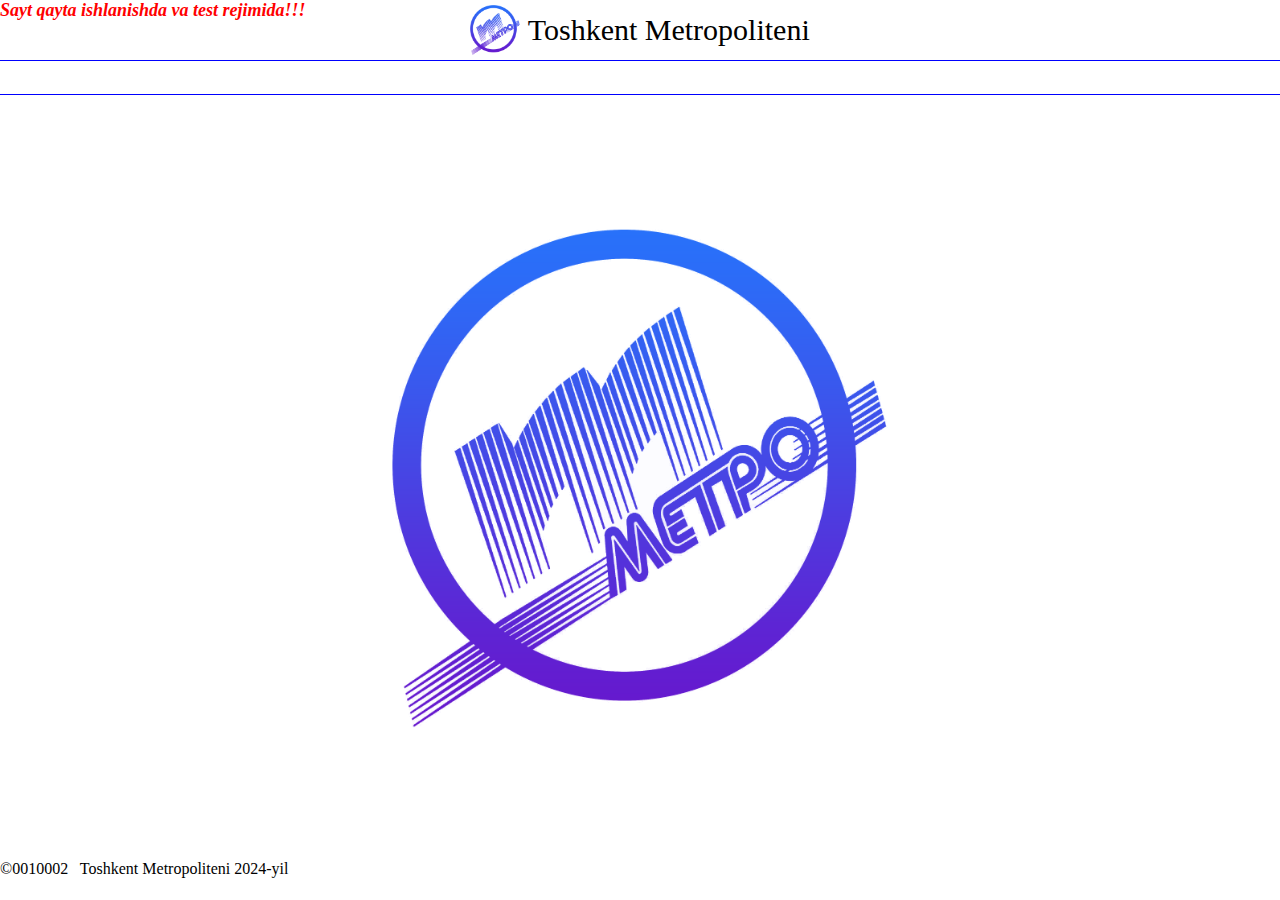
==== index.html @ debe4406 "Toshmet web app" ====
<!DOCTYPE html>
<html lang="en">
<head>
    <meta charset="UTF-8">
    <meta http-equiv="X-UA-Compatible" content="IE=edge">
    <meta name="viewport" content="width=device-width, initial-scale=1.0">
    <link rel="stylesheet" href="./CSS/style.css">
    <link rel="stylesheet" href="https://cdnjs.cloudflare.com/ajax/libs/font-awesome/4.7.0/css/font-awesome.min.css">
    <title>Toshkent Metropoliteni</title>
</head>
<body>
    <p id="danger"><i>Sayt qayta ishlanishda va test rejimida!!!</i></p>
    <div class="container">
        <header>
            <!-- Logotype -->
            <p><img src="./picts/m.png" alt="logo">&nbsp;Toshkent Metropoliteni</p>
        </header>
        <nav>
            <span style="--i:1;"><button id="btn">Metro</button></span>
            <span style="--i:2;"><button id="btn">Chilonzor</button></span>
            <span style="--i:3;"><button id="btn">O'zbekiston</button></span>
            <span style="--i:4;"><button id="btn">Yunusobod</button></span>
            <span style="--i:5;"><button id="btn">Sergeli</button></span>
            <span style="--i:6;"><button id="btn">Yer usti halqa</button></span>
        </nav>
        <main>
            <img src="./picts/m.png" alt="logo">
            <aside>
                <h3>
                    <b id="line"></b> yo'nalishining bekatlari
                </h3>
                <ol id="bekatlar">
                    
                </ol>
            </aside>
            
            <section id="metroAbout">
                <p>Lorem ipsum dolor sit amet consectetur adipisicing elit. Nesciunt itaque, amet quisquam quo inventore vitae laudantium cupiditate quaerat ratione? Tempore ipsa officiis sunt, aliquid tenetur laboriosam facere nisi accusamus repellendus. Itaque dolores sapiente velit neque rem.</p>
            </section>
            <button id="asidebar"><i class="fa fa-navicon"></i></button>
        </main>
        <footer>
            <p>&copy;0010002 &nbsp; Toshkent Metropoliteni 2024-yil</p>
        </footer>
    </div>
    
    <script src="./javascript/script.js"></script>
</body>
</html>
---- CSS/style.css ----
* {
    margin: 0;
    padding: 0;
    box-sizing: border-box;
}
body {
    position: relative;
    width: 100%;
    /* overflow: hidden; */
}
.container {
    position: relative;
    width: 100%;
    min-height: 100vh;
}
/* header qismi uchun stil berish */
header {
    position: relative;
    width: 100%;
    display: flex;
    align-items: center;
    justify-content: center;
    border-bottom: 1.5px solid blue;
}
header p {
    display: flex;
    align-items: center;
}
header img {
    position: relative;
}

/* navbar qismi uchun stil berish */
nav {
    width: 100%;
    position: relative;
    min-height: 20px;
    display: flex;
    gap: 5px;
    padding: 5px;
    border-bottom: 1.5px solid blue;
}
nav span {
    width: calc(100% / 6);
    position: relative;
}
nav span button {
    width: 100%;
    height: 100%;
    display: flex;
    align-items: center;
    justify-content: center;
    border: none;
    outline: none;
    border: 1px solid aqua;
    background: rgb(82, 89, 235);
    z-index: 29;
}
/* main qism uchun stil */
main {
    width: 100%;
    min-height: 85vh;
    position: relative;
}
/* sidebar left qismi uchun stil berish */
aside {
    background: rgb(82, 89, 235);
}
/* kengligi 1040px dan katta bo'lgan device'lar uchun */
@media screen and (min-width:996px) {
    header {
        padding: 5px 8px 5px 8px;
    }
    header img {
        width: 50px;
        height: 50px;
    }
    header p {
        font-size: 30px;
    }
    nav span {
        
        width: calc(100% / 6);
        display: block;
        position: relative;
        left: -105%;
        animation: animate 4s cubic-bezier(0.16,-0.02, 0.37, 1.01) forwards;
        animation-delay: 0.9s;
    }
    nav button {
        font-size: 18px;
    }
    main {
        display: grid;
        /* grid-template-columns: 0.4fr 1fr; */
        width: 100%;
    }
    @keyframes animate{
        100% {
            position: relative;
            left: 0;
        }
    }
    aside {
        /* position: fixed; */
        width: 30%;
        height: 100%;
        display: none;
    }
    #asidebar {
        display: none;
    }
    section#lineSect {
        width: 100%;
    }
    section#lineSect h3 {
        font-size: 36px;
        text-align: center;
        margin-bottom: 10px;
    }
    section#lineSect h4 {
        text-align: center;
        margin-bottom: 10px;
    }
    section#lineSect .information {
        height: 73vh;
        display: grid;
        grid-template-rows: repeat(2,1fr);
    }
    section#lineSect .information .bekat {
        margin-bottom: 10px;
        width: 100%;
        height: 100%;
        display: grid;
        grid-template-columns: repeat(2,1fr);
    }
    section#lineSect .loc {
        width: 100%;
        height: 100%;
        position: relative;
        /* background: #000; */
    }

    main img {
        position: relative;
        top: 50%;
        left: 50%;
        transform: translate(-50%,-50%);
        width: 500px;
        height: 500px;
    }
}
/* kengligi 440px dan kichik bo'lgan device'lar uchun telefon*/
@media screen and (max-width:440px) {
    header {
        padding: 5px 8px 5px 8px;
    }
    header img {
        width: 36px;
        height: 36px;
    }
    header p {
        font-size: 18px;
    }
    nav span {
        width: calc(100% / 6);
        display: block;
        background: rgb(82, 89, 235);
        position: relative;
        left: -105%;
        animation: animate 4s cubic-bezier(0.16,-0.02, 0.37, 1.01) forwards;
        animation-delay: 0.9s;
    }
    nav button {
        height: 30px;
        font-size: 11.5px;
    }
    @keyframes animate{
        100% {
            position: relative;
            left: 0;
        }
    }
    main {
        display: grid;
        grid-template-columns:  1fr;
        width: 100%;
    }
    aside {
        width: 200px;
        height: 100%;
        position: fixed;
        left: -200px;
        z-index: 20;
    }
    #asidebar {
        width: 30px;
        height: 30px;
        position: absolute;
        right: 10px;
        bottom: 10px;
        border-radius: 50%;
    }
    #asidebar i {
        color: blue;
    }
    .aside {
        left: 0;
        transition: ease 1.5s;
    }
    section#lineSect {
        width: 100%;
    }
    section#lineSect h3 {
        font-size: 36px;
        text-align: center;
        margin-bottom: 10px;
    }
    section#lineSect h4 {
        text-align: center;
        margin-bottom: 10px;
    }
    section#lineSect .information {
        height: 73vh;
        display: grid;
        grid-template-rows: repeat(2,1fr);
    }
    section#lineSect .information .bekat {
        margin-bottom: 10px;
        width: 100%;
        height: 100%;
        display: grid;
        grid-template-columns: repeat(2,1fr);
    }
    section#lineSect .loc {
        width: 100%;
        height: 100%;
        position: relative;
        /* background: #000; */
    }
    main img {
        position: relative;
        top: 50%;
        left: 50%;
        transform: translate(-50%,-50%);
        width: 300px;
        height: 300px;
    }
}

/* https://newsdata.io/api/1/news?apikey=pub_405297a9882da9c33ad1a15de627a9d6e9492&q=kun.uz  */



section {
    position: absolute;
}
section#metroAbout {
    display: none;
}
section#metroAbout.show {
    display:block;
}

#danger {
    font-size: 18px;
    color: red;
    position: absolute;
    width: 100%;
    font-weight: 900;
    overflow: hidden;
}
#danger i {
    position: relative;
    animation: danger 10s linear infinite;

}
@keyframes danger {
    0% {
        left: -290px;
    }
    100% {
        left: 125%
    }
}
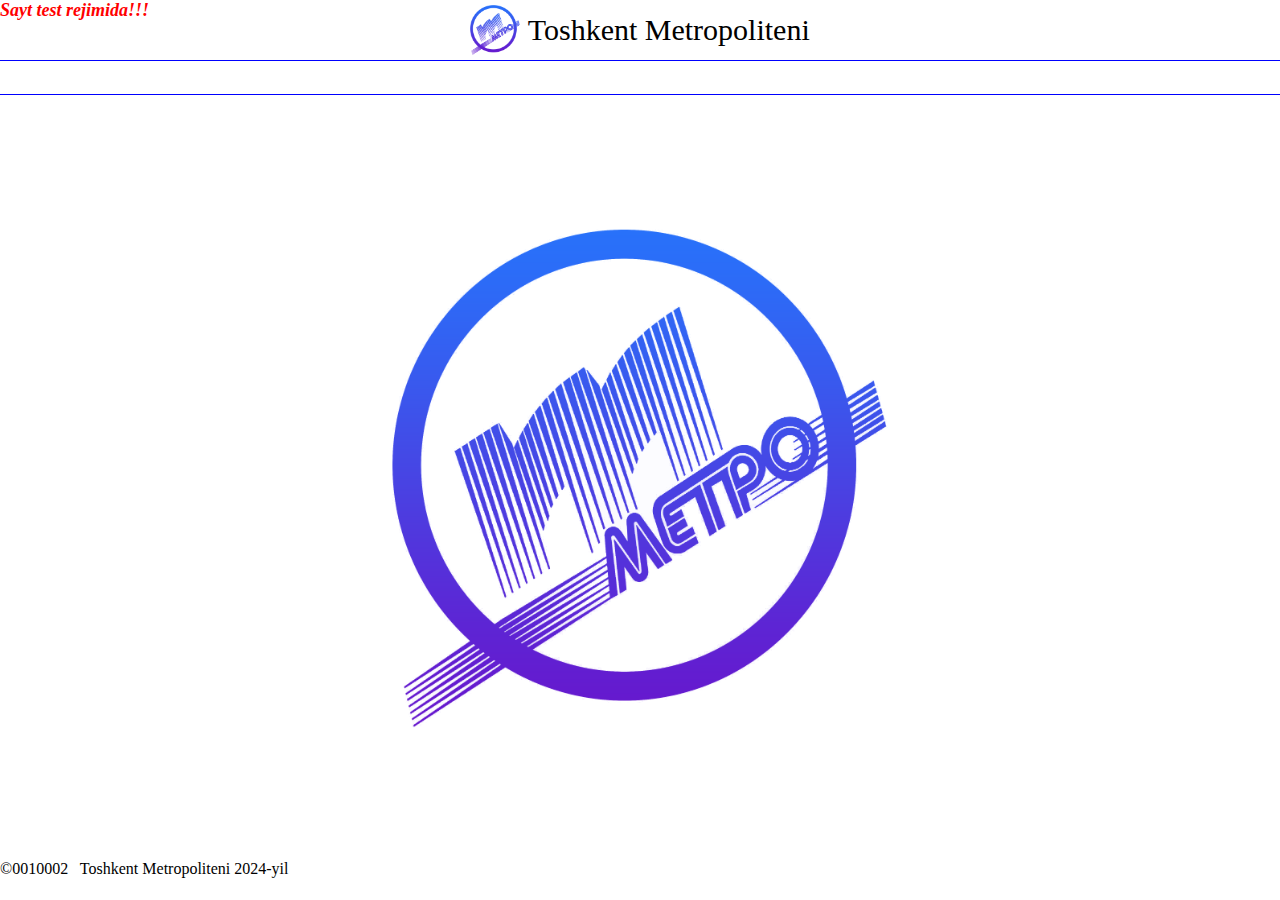
==== commit 96cfec7f: "Update index.html" ====
--- a/index.html
+++ b/index.html
@@ -9,7 +9,7 @@
     <title>Toshkent Metropoliteni</title>
 </head>
 <body>
-    <p id="danger"><i>Sayt qayta ishlanishda va test rejimida!!!</i></p>
+    <p id="danger"><i>Sayt test rejimida!!!</i></p>
     <div class="container">
         <header>
             <!-- Logotype -->
@@ -46,4 +46,4 @@
     
     <script src="./javascript/script.js"></script>
 </body>
-</html>+</html>
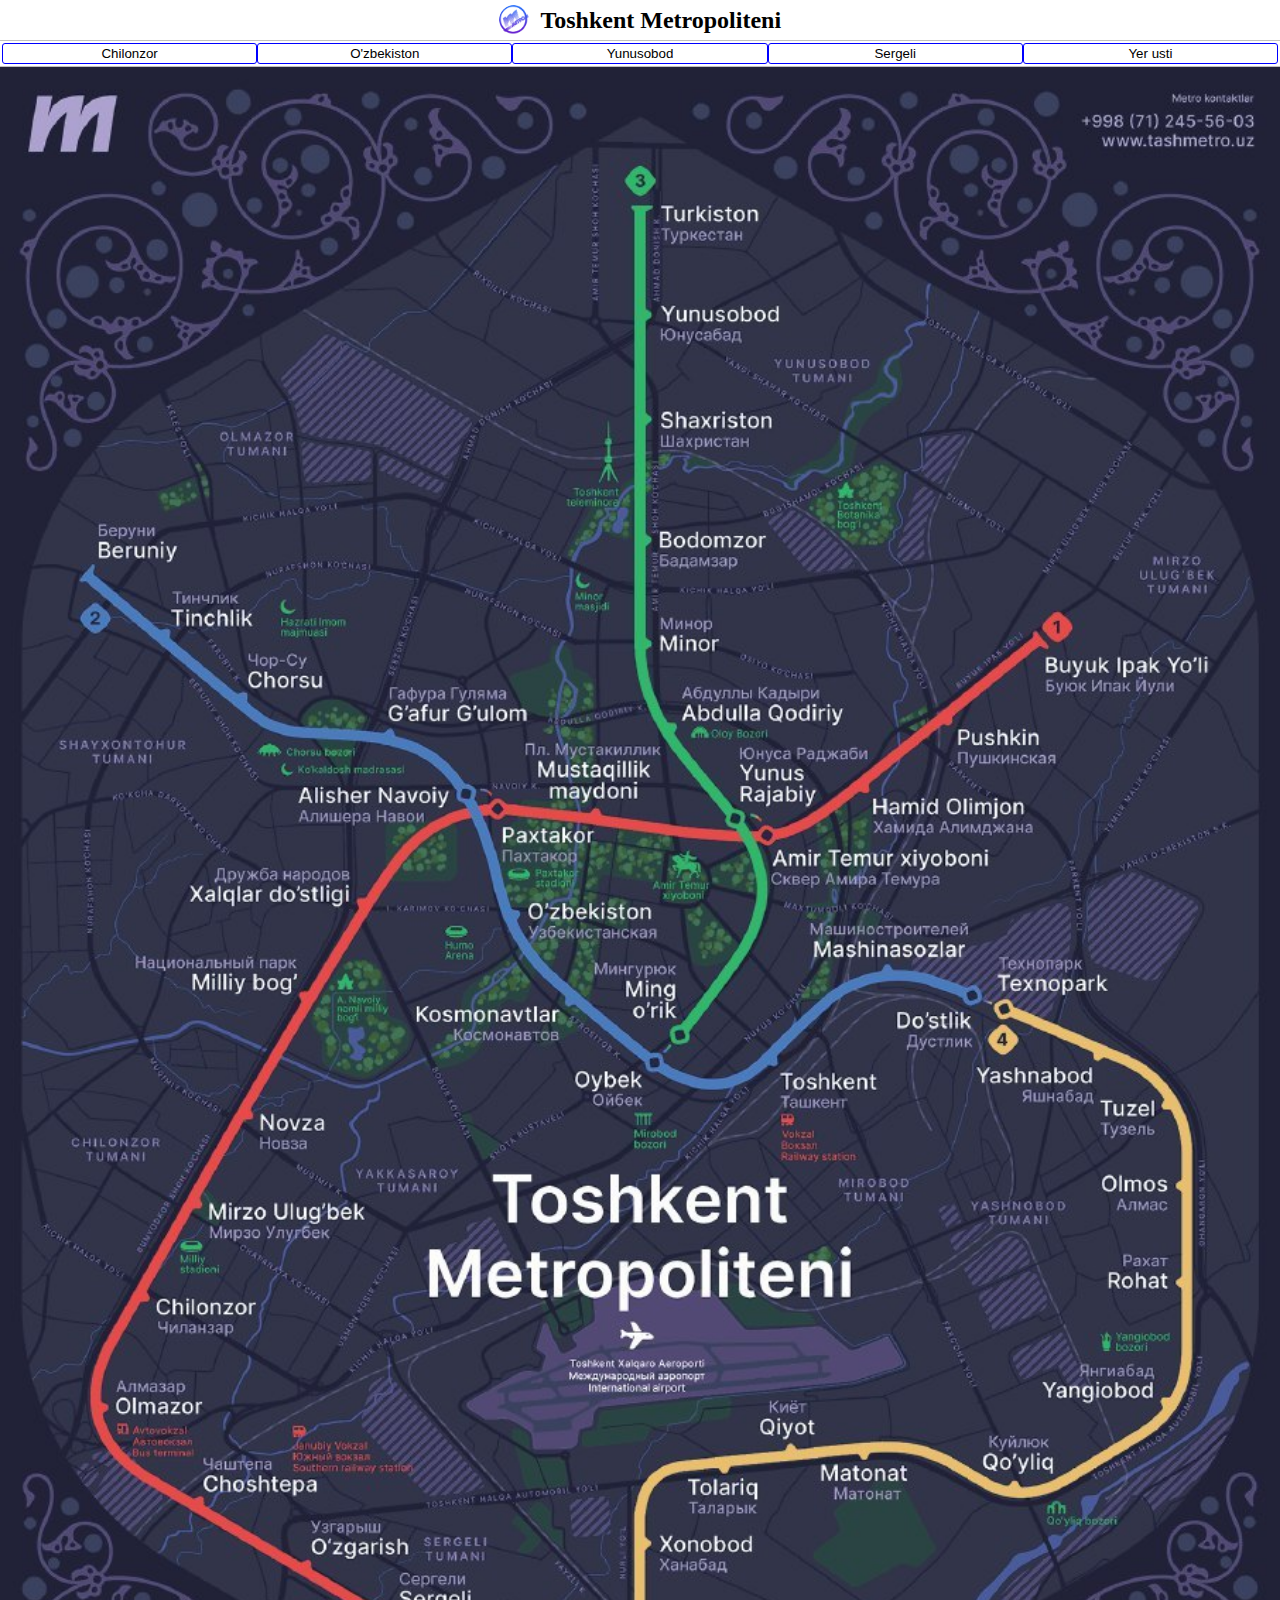
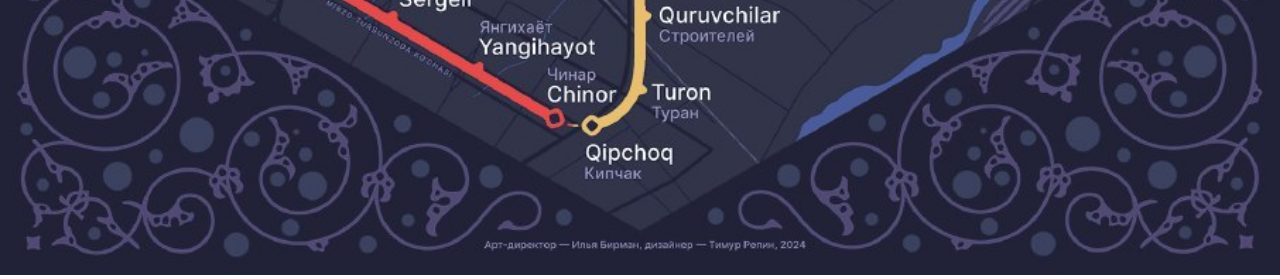
==== commit b9c169aa: "Upload full project" ====
--- a/index.html
+++ b/index.html
@@ -9,41 +9,28 @@
     <title>Toshkent Metropoliteni</title>
 </head>
 <body>
-    <p id="danger"><i>Sayt test rejimida!!!</i></p>
     <div class="container">
+        <div class="topBar">
+            <h3 id="title"><span class="title"></span>  yo'nalishining bekatlari</h3>
+            <div id="topBar"></div>
+            <button id="closebtn" onclick="blanktopBar()">^</button>
+        </div>
         <header>
-            <!-- Logotype -->
-            <p><img src="./picts/m.png" alt="logo">&nbsp;Toshkent Metropoliteni</p>
+            <h1><img src="./picts/m.png" alt="logo">&nbsp; Toshkent Metropoliteni</h1>
         </header>
         <nav>
-            <span style="--i:1;"><button id="btn">Metro</button></span>
-            <span style="--i:2;"><button id="btn">Chilonzor</button></span>
-            <span style="--i:3;"><button id="btn">O'zbekiston</button></span>
-            <span style="--i:4;"><button id="btn">Yunusobod</button></span>
-            <span style="--i:5;"><button id="btn">Sergeli</button></span>
-            <span style="--i:6;"><button id="btn">Yer usti halqa</button></span>
+            <div class="wrap">
+                <button id="btn">Chilonzor</button>
+                <button id="btn">O'zbekiston</button>
+                <button id="btn">Yunusobod</button>
+                <button id="btn">Sergeli</button>
+                <button id="btn">Yer usti</button>
+            </div>
         </nav>
         <main>
-            <img src="./picts/m.png" alt="logo">
-            <aside>
-                <h3>
-                    <b id="line"></b> yo'nalishining bekatlari
-                </h3>
-                <ol id="bekatlar">
-                    
-                </ol>
-            </aside>
-            
-            <section id="metroAbout">
-                <p>Lorem ipsum dolor sit amet consectetur adipisicing elit. Nesciunt itaque, amet quisquam quo inventore vitae laudantium cupiditate quaerat ratione? Tempore ipsa officiis sunt, aliquid tenetur laboriosam facere nisi accusamus repellendus. Itaque dolores sapiente velit neque rem.</p>
-            </section>
-            <button id="asidebar"><i class="fa fa-navicon"></i></button>
+            <img src="./metro map.jpg" alt="map" id="head">
         </main>
-        <footer>
-            <p>&copy;0010002 &nbsp; Toshkent Metropoliteni 2024-yil</p>
-        </footer>
     </div>
-    
     <script src="./javascript/script.js"></script>
 </body>
-</html>
+</html>--- a/CSS/style.css
+++ b/CSS/style.css
@@ -6,280 +6,125 @@
 body {
     position: relative;
     width: 100%;
-    /* overflow: hidden; */
+    overflow: hidden;
 }
 .container {
     position: relative;
+}
+header {
     width: 100%;
-    min-height: 100vh;
+    position: relative;
+    border-bottom: 1px solid silver;
 }
-/* header qismi uchun stil berish */
-header {
+header h1 {
     position: relative;
-    width: 100%;
     display: flex;
     align-items: center;
     justify-content: center;
-    border-bottom: 1.5px solid blue;
+    padding: 5px;
+    font-size: 24px;
 }
-header p {
+header h1 img {
+    width: 30px;
+    height: 30px;
+    position: relative;
+    border-radius: 50%;
+}
+
+/* Nav */
+
+nav {
+    position: relative;
+    width: 100%;
+    display: block;
+    border-bottom: 1px solid silver;
+    /* overflow-x: hidden; */
+    /* background: linear-gradient(45deg, blue, aqua); */
+}
+nav .wrap {
+    /* position: absolute; */
+    width: 100%;
+    /* transform: translateX(-100%); */
+    display: flex;
+    justify-content: center;
+    align-items: center;
+    padding: 2px;
+    animation: animate 12s ease infinite;
+}
+@keyframes animate {
+    0% {
+        transform: translateX(-100%);
+    }
+    30% {
+        transform: translateX(0%);
+    }
+    50% {
+        transform: translateX(0%);
+    }
+    70% {
+        transform: translateX(100%);
+    }
+    100% {
+        transform: translateX(100%);
+    }
+}
+nav .wrap #btn {
+    width: 100%;
+    padding: 2px 5px;
+    background: transparent;
+    border: 0.5px solid blue;
+    border-radius: 3px;
+}
+.topBar {
+    position: absolute;
+    width: 100%;
+    background: rgb(7, 7, 94);
     display: flex;
     align-items: center;
+    transform: translateY(-100%);
+    justify-content: center;
+    flex-direction: column;
+    gap: 5px;
+    z-index: 250;
+    transition: 1.8s;
 }
-header img {
+.topBar button {
+    display: block;
+    background: transparent;
+    border-top: 1.5px solid aqua;
+    width: 100%;
+    order: 1;
+    color: cadetblue;
+    font-size: 18px;
+    font-weight: 700;
+}
+.topBar #title {
     position: relative;
+    color: azure;
 }
-
-/* navbar qismi uchun stil berish */
-nav {
-    width: 100%;
-    position: relative;
-    min-height: 20px;
-    display: flex;
-    gap: 5px;
-    padding: 5px;
-    border-bottom: 1.5px solid blue;
-}
-nav span {
-    width: calc(100% / 6);
-    position: relative;
-}
-nav span button {
-    width: 100%;
-    height: 100%;
+.topBar #topBar {
     display: flex;
     align-items: center;
     justify-content: center;
-    border: none;
-    outline: none;
-    border: 1px solid aqua;
-    background: rgb(82, 89, 235);
-    z-index: 29;
+    flex-direction: column;
+    gap: 5px;
+    padding: 5px;
 }
-/* main qism uchun stil */
+#topBar p {
+    width: 100%;
+    padding: 2px 5px;
+    border-left: 1px solid aqua;
+    border-bottom: 1px solid aqua;
+    font-size: 18px;
+    color: azure;
+    font-weight: 700;
+}
 main {
+    position: relative;
     width: 100%;
-    min-height: 85vh;
+}
+main img#head {
+    width: 100%;
+    height: 100%;
     position: relative;
-}
-/* sidebar left qismi uchun stil berish */
-aside {
-    background: rgb(82, 89, 235);
-}
-/* kengligi 1040px dan katta bo'lgan device'lar uchun */
-@media screen and (min-width:996px) {
-    header {
-        padding: 5px 8px 5px 8px;
-    }
-    header img {
-        width: 50px;
-        height: 50px;
-    }
-    header p {
-        font-size: 30px;
-    }
-    nav span {
-        
-        width: calc(100% / 6);
-        display: block;
-        position: relative;
-        left: -105%;
-        animation: animate 4s cubic-bezier(0.16,-0.02, 0.37, 1.01) forwards;
-        animation-delay: 0.9s;
-    }
-    nav button {
-        font-size: 18px;
-    }
-    main {
-        display: grid;
-        /* grid-template-columns: 0.4fr 1fr; */
-        width: 100%;
-    }
-    @keyframes animate{
-        100% {
-            position: relative;
-            left: 0;
-        }
-    }
-    aside {
-        /* position: fixed; */
-        width: 30%;
-        height: 100%;
-        display: none;
-    }
-    #asidebar {
-        display: none;
-    }
-    section#lineSect {
-        width: 100%;
-    }
-    section#lineSect h3 {
-        font-size: 36px;
-        text-align: center;
-        margin-bottom: 10px;
-    }
-    section#lineSect h4 {
-        text-align: center;
-        margin-bottom: 10px;
-    }
-    section#lineSect .information {
-        height: 73vh;
-        display: grid;
-        grid-template-rows: repeat(2,1fr);
-    }
-    section#lineSect .information .bekat {
-        margin-bottom: 10px;
-        width: 100%;
-        height: 100%;
-        display: grid;
-        grid-template-columns: repeat(2,1fr);
-    }
-    section#lineSect .loc {
-        width: 100%;
-        height: 100%;
-        position: relative;
-        /* background: #000; */
-    }
-
-    main img {
-        position: relative;
-        top: 50%;
-        left: 50%;
-        transform: translate(-50%,-50%);
-        width: 500px;
-        height: 500px;
-    }
-}
-/* kengligi 440px dan kichik bo'lgan device'lar uchun telefon*/
-@media screen and (max-width:440px) {
-    header {
-        padding: 5px 8px 5px 8px;
-    }
-    header img {
-        width: 36px;
-        height: 36px;
-    }
-    header p {
-        font-size: 18px;
-    }
-    nav span {
-        width: calc(100% / 6);
-        display: block;
-        background: rgb(82, 89, 235);
-        position: relative;
-        left: -105%;
-        animation: animate 4s cubic-bezier(0.16,-0.02, 0.37, 1.01) forwards;
-        animation-delay: 0.9s;
-    }
-    nav button {
-        height: 30px;
-        font-size: 11.5px;
-    }
-    @keyframes animate{
-        100% {
-            position: relative;
-            left: 0;
-        }
-    }
-    main {
-        display: grid;
-        grid-template-columns:  1fr;
-        width: 100%;
-    }
-    aside {
-        width: 200px;
-        height: 100%;
-        position: fixed;
-        left: -200px;
-        z-index: 20;
-    }
-    #asidebar {
-        width: 30px;
-        height: 30px;
-        position: absolute;
-        right: 10px;
-        bottom: 10px;
-        border-radius: 50%;
-    }
-    #asidebar i {
-        color: blue;
-    }
-    .aside {
-        left: 0;
-        transition: ease 1.5s;
-    }
-    section#lineSect {
-        width: 100%;
-    }
-    section#lineSect h3 {
-        font-size: 36px;
-        text-align: center;
-        margin-bottom: 10px;
-    }
-    section#lineSect h4 {
-        text-align: center;
-        margin-bottom: 10px;
-    }
-    section#lineSect .information {
-        height: 73vh;
-        display: grid;
-        grid-template-rows: repeat(2,1fr);
-    }
-    section#lineSect .information .bekat {
-        margin-bottom: 10px;
-        width: 100%;
-        height: 100%;
-        display: grid;
-        grid-template-columns: repeat(2,1fr);
-    }
-    section#lineSect .loc {
-        width: 100%;
-        height: 100%;
-        position: relative;
-        /* background: #000; */
-    }
-    main img {
-        position: relative;
-        top: 50%;
-        left: 50%;
-        transform: translate(-50%,-50%);
-        width: 300px;
-        height: 300px;
-    }
-}
-
-/* https://newsdata.io/api/1/news?apikey=pub_405297a9882da9c33ad1a15de627a9d6e9492&q=kun.uz  */
-
-
-
-section {
-    position: absolute;
-}
-section#metroAbout {
-    display: none;
-}
-section#metroAbout.show {
-    display:block;
-}
-
-#danger {
-    font-size: 18px;
-    color: red;
-    position: absolute;
-    width: 100%;
-    font-weight: 900;
-    overflow: hidden;
-}
-#danger i {
-    position: relative;
-    animation: danger 10s linear infinite;
-
-}
-@keyframes danger {
-    0% {
-        left: -290px;
-    }
-    100% {
-        left: 125%
-    }
 }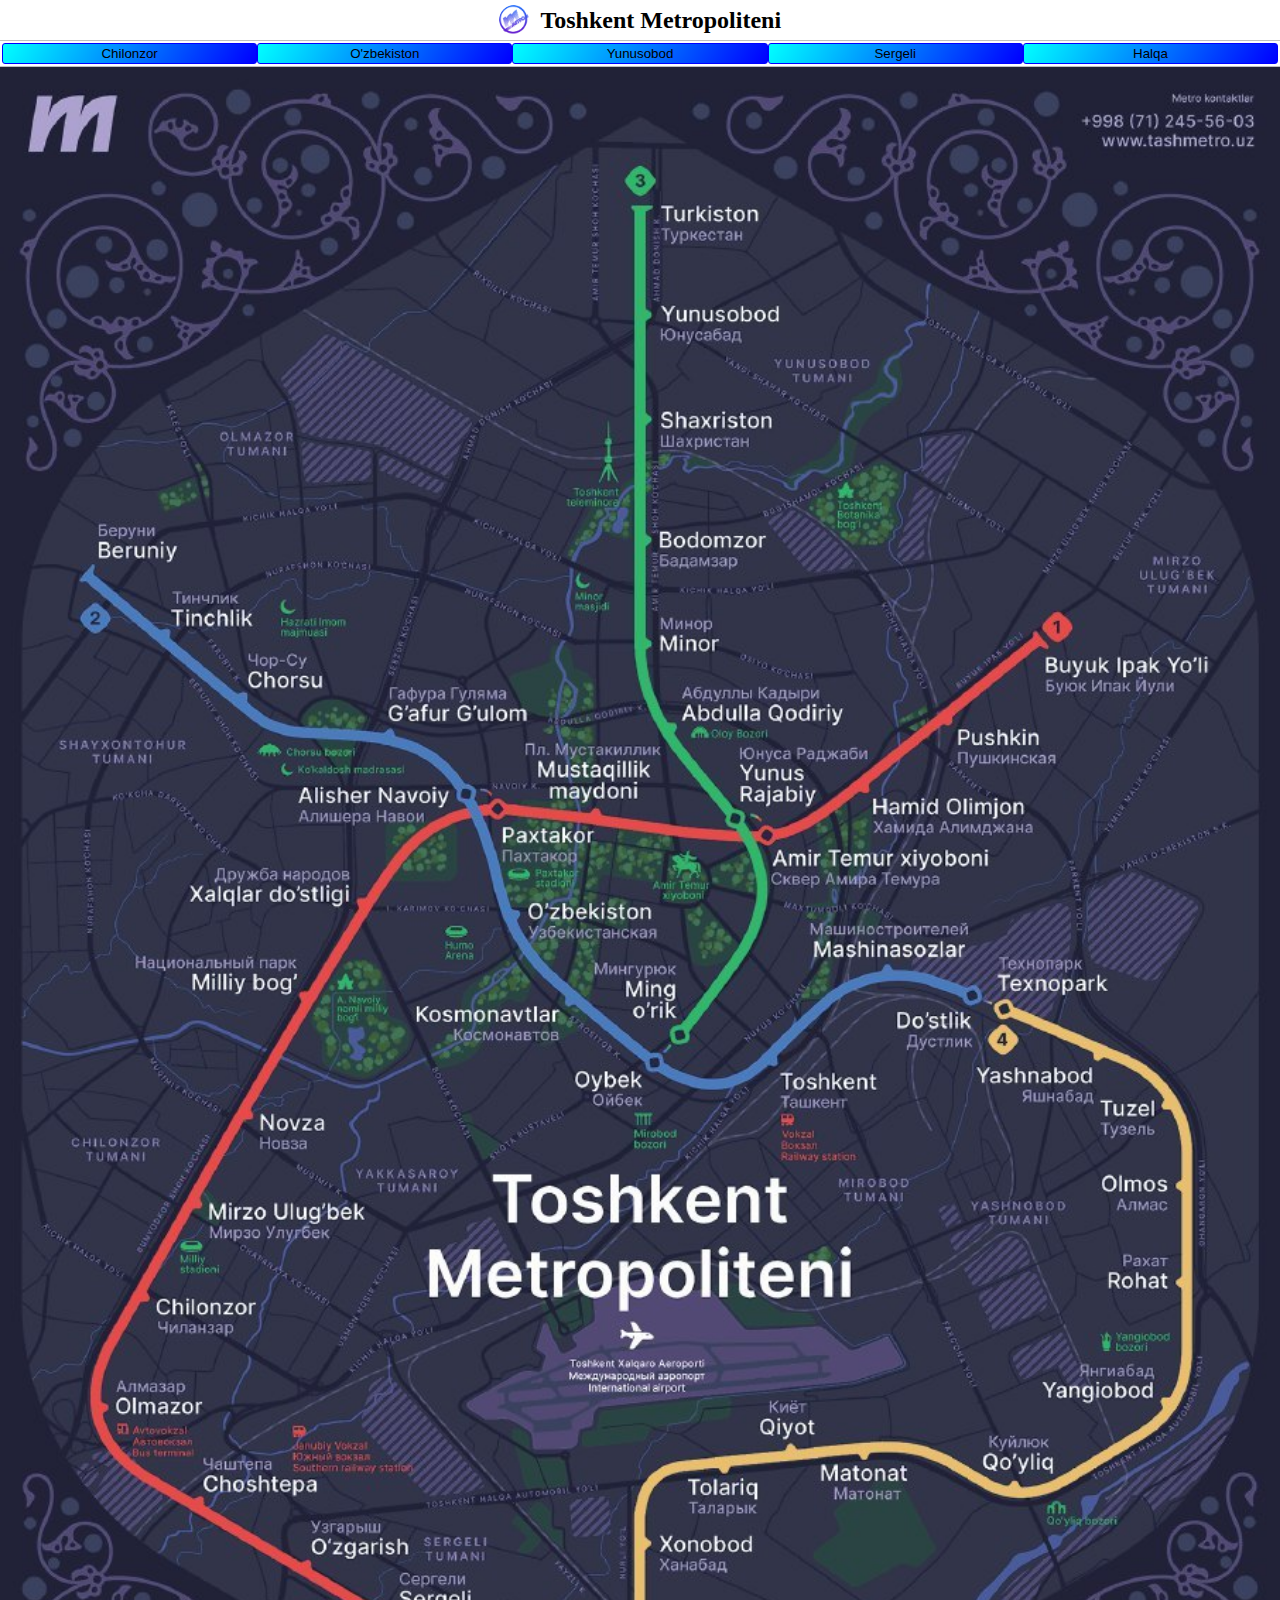
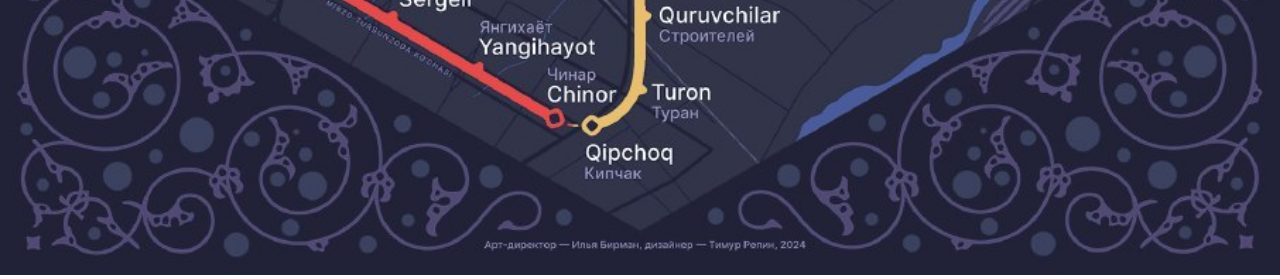
==== commit 26c8e3d6: "Update index.html" ====
--- a/index.html
+++ b/index.html
@@ -24,7 +24,7 @@
                 <button id="btn">O'zbekiston</button>
                 <button id="btn">Yunusobod</button>
                 <button id="btn">Sergeli</button>
-                <button id="btn">Yer usti</button>
+                <button id="btn">Halqa</button>
             </div>
         </nav>
         <main>
@@ -33,4 +33,4 @@
     </div>
     <script src="./javascript/script.js"></script>
 </body>
-</html>+</html>
--- a/CSS/style.css
+++ b/CSS/style.css
@@ -6,7 +6,7 @@
 body {
     position: relative;
     width: 100%;
-    overflow: hidden;
+    overflow-x: hidden;
 }
 .container {
     position: relative;
@@ -74,6 +74,7 @@
     background: transparent;
     border: 0.5px solid blue;
     border-radius: 3px;
+    background: linear-gradient(-60deg, blue, aqua);
 }
 .topBar {
     position: absolute;
@@ -110,7 +111,7 @@
     gap: 5px;
     padding: 5px;
 }
-#topBar p {
+#topBar p#bekat {
     width: 100%;
     padding: 2px 5px;
     border-left: 1px solid aqua;
@@ -118,6 +119,43 @@
     font-size: 18px;
     color: azure;
     font-weight: 700;
+    z-index: 350;
+}
+#topBar p#bekat:active {
+    background: aqua;
+}
+#topBar .nameStation {
+    position: relative;
+    color: aquamarine;
+    font-size: 18.5px;
+}
+#topBar p.malumot {
+    padding: 5px;
+    font-size: 16px;
+    font-weight: 600;
+    color: azure;
+    font-family: Verdana, Geneva, Tahoma, sans-serif;
+}
+#topBar p.malumot mark {
+    background: rgb(255, 0, 43);
+    color: yellow;
+}
+#topBar p.loc {
+    font-size: 17px;
+    color: azure;
+    font-family: cursive;
+}
+#topBar p.loc a {
+    text-decoration: none;
+    color: red;
+    font-weight: 600;
+    -webkit-text-stroke: 1px silver;
+}
+#topBar p.memor {
+    color: gold;
+    font-size: 16px;
+    font-weight: 400;
+    padding: 5px;
 }
 main {
     position: relative;
@@ -127,4 +165,4 @@
     width: 100%;
     height: 100%;
     position: relative;
-}+}
